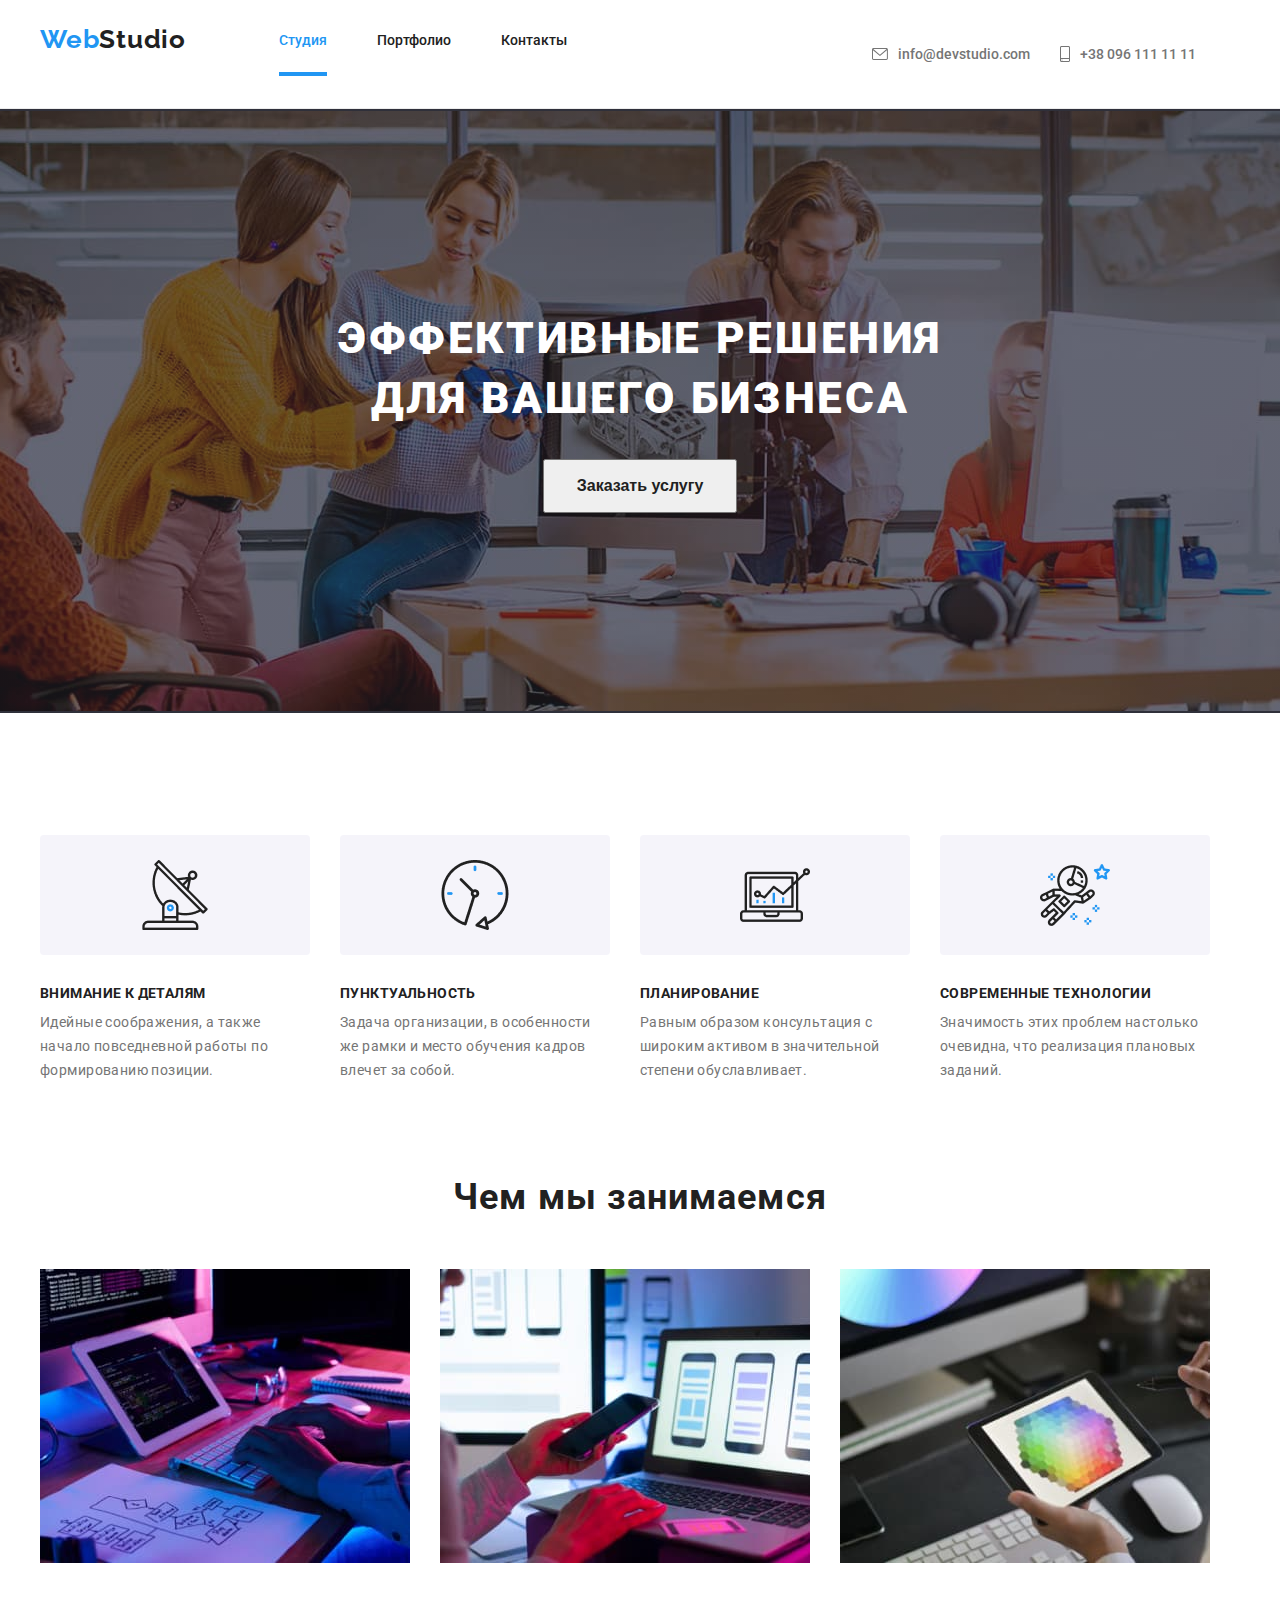
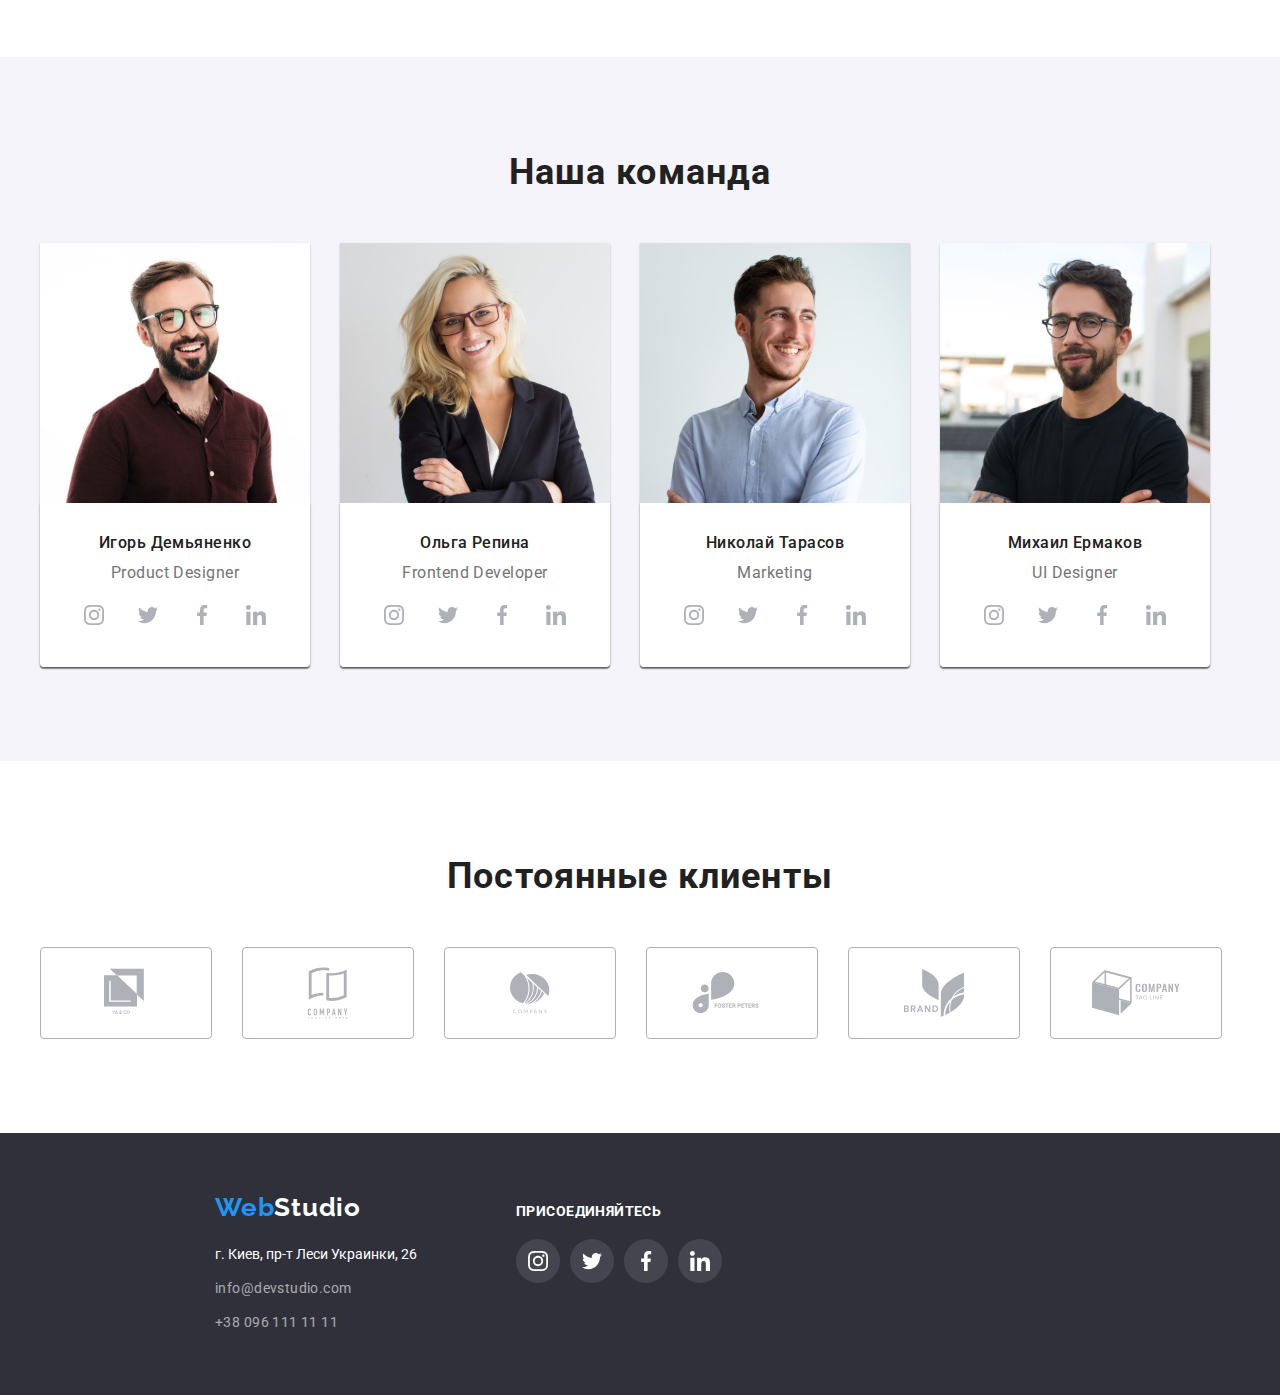
==== index.html @ 4376c0c8 "submit3" ====
<!DOCTYPE html>
<html lang="en-ru">
<head>
    <meta charset="UTF-8">
    <meta name="viewport" content="width=device-width, initial-scale=1.0">
    <meta http-equiv="X-UA-Compatible" content="IE=Edge">
    <title>main</title>
    <link rel="stylesheet" href="https://cdnjs.cloudflare.com/ajax/libs/modern-normalize/1.0.0/modern-normalize.min.css"
        integrity="sha512-ISS7cAi1PEhQ8jnbJpJZMd29NlhNj4AWYyLOSp2CE/CsHxTCu+r+t0D2yoJudVrd0/8fTVPUVDzY5Tvli75u/g=="
        crossorigin="anonymous"/>
    <link rel="preconnect" href="https://fonts.gstatic.com">
    <link href="https://fonts.googleapis.com/css2?family=Raleway:wght@500;700&family=Roboto:wght@400;500;700;900&display=swap"
        rel="stylesheet">
    <link rel="stylesheet" href="./css/styles.css" />
</head>
    <body>
        <header class="header">
            <div class="container">
                <!-- header nav menu -->
                <nav class="nav-list">
                    <a class="logo-top link-effects" href="./index.html">
                        <span class="web">Web</span>Studio
                    </a>
                    <ul class="navigation">
                        <li class="nav-list">
                            <a class="nav-link nav-link-current link-effects" href="./index.html">Студия
                            </a>
                        </li>
                        <li class="nav-list">
                            <a class="nav-link link-effects" href="./portfolio.html">Портфолио
                            </a>
                        </li>
                        <li class="nav-list">
                            <a class="nav-link link-effects" href="#">Контакты
                            </a>
                        </li>
                    </ul>
                </nav>
                <!--menu nav end-->
                <!-- header contacts -->
                <ul class="contacts">
                    <li class="contact-list">
                        <a class="contact-link link-effects" href="mailto:info@devstudio.com">
                            <svg class="contact-list-icon" width="16" height="12">
                                <use href="./images/sprite.svg#mail"></use>
                            </svg>
                            info@devstudio.com
                        </a>
                    </li>
                    <li class="contact-list">
                        <a class="contact-link link-effects" href="tel:+380961111111">
                            <svg class="contact-list-icon" width="10" height="16">
                                <use href="./images/sprite.svg#smartphone"></use>
                            </svg>
                            +38 096 111 11 11
                        </a>
                    </li>
                </ul>
            </div>
            <!-- header contacts end -->
        </header>
        <main>
            <!-- section hero -->
            <section class="section-hero">
                <div class="container">
                    <h1 class="main-description"> Эффективные решения 
                        <br>для вашего бизнеса<br>
                    </h1>
                    <button class="order-service" type="button">Заказать услугу</button>
                </div>
                </section>
                <!-- section hero end -->
                <!-- section features -->
                <section class="section-features">
                    <div class="container">
                        <h2 class="features-title">Особенности</h2>
                        <ul class="features">
                            <li class="details">
                                <h3 class="details-items icon-antenna">Внимание к деталям</h3>
                                <p class="details-description">Идейные соображения, а также
                                    начало повседневной работы по формированию позиции.
                                </p>
                            </li>
                            <li class="details">
                                <h3 class="details-items icon-clock">Пунктуальность</h3>
                                <p class="details-description">Задача организации, в особенности
                                же рамки и место обучения кадров
                                влечет за собой.
                                </p>
                            </li>
                            <li class="details">
                                <h3 class="details-items icon-diagram">Планирование</h3>
                                <p class="details-description">Равным образом консультация с
                                широким активом в значительной
                                степени обуславливает.
                                </p>
                            </li>
                            <li class="details">
                                <h3 class="details-items icon-astronaut">Современные технологии</h3>
                                <p class="details-description">Значимость этих проблем настолько
                                очевидна, что реализация плановых
                                заданий.
                                </p>
                            </li>
                        </ul>
                    </div>
                </section>
                <!-- section features end -->
                <!-- section what we do -->
                <section class="section-what-we-do">
                    <div class="container">
                        <h2 class="what-we-do-title">Чем мы занимаемся</h2>
                        <ul class="what-we-do">
                            <li class="what-we-do-items">
                                <img src="./images/whatwedo/img1(opt).jpg" alt="Составление кода" height="294" width="370"/>
                            </li>
                            <li class="what-we-do-items"> <img src="./images/whatwedo/img2(opt).jpg" alt="Мобильные приложения"
                                height="294" width="370"/>
                            </li>
                            <li>
                                <img src="./images/whatwedo//img3(opt).jpg" alt="Java" height="294" width="370"/>
                            </li>
                        </ul>
                    </div>
                </section>
                <!-- section what we do -->
                <!-- section team -->
                <section class="team-section">
                    <div class="container">
                    <h2 class="team-title">Наша команда</h2>
                    <ul class="team">
                        <li class="team-members">
                            <img src="./images/team/ihor(opt).jpg" alt="Игорь Демьяненко" height="260" width="270"/>
                            <div class="team-member-data">
                                <h3 class="team-member">Игорь Демьяненко</h3>
                                <p class="team-member-position">Product Designer</p>
                                <ul class="social-links">
                                    <li class="social">
                                        <a class="social-link" href="#">
                                            <svg width="20" height="20px">
                                                <use href="./images/sprite.svg#instagram"></use>
                                            </svg>
                                        </a>
                                    </li>
                                    <li class="social">
                                        <a class="social-link" href="3">
                                            <svg width="20" height="20px">
                                                <use href="./images/sprite.svg#twitter"></use>
                                            </svg>
                                        </a>
                                    </li>
                                    <li class="social">
                                        <a class="social-link" href="#">
                                            <svg width="20" height="20px">
                                                <use href="./images/sprite.svg#facebook"></use>
                                            </svg>
                                        </a>
                                    </li>
                                    <li class="social">
                                        <a class="social-link" href="#">
                                            <svg width="20" height="20px">
                                                <use href="./images/sprite.svg#linkedin"></use>
                                            </svg>
                                        </a>
                                    </li>
                            </div>
                        </li>
                        <li class="team-members">
                            <img src="./images/team/olha(opt).jpg" alt="Ольга Репина" height="260" width="270"/>
                            <div class="team-member-data">
                                <h3 class="team-member">Ольга Репина</h3>
                                <p class="team-member-position">Frontend Developer</p>
                                <ul class="social-links">
                                    <li class="social">
                                        <a class="social-link" href="#">
                                            <svg width="20" height="20px">
                                                <use href="./images/sprite.svg#instagram"></use>
                                            </svg>
                                        </a>
                                    </li>
                                    <li class="social">
                                        <a class="social-link" href="#">
                                            <svg width="20" height="20px">
                                                <use href="./images/sprite.svg#twitter"></use>
                                            </svg>
                                        </a>
                                    </li>
                                    <li class="social">
                                        <a class="social-link" href="#">
                                            <svg width="20" height="20px">
                                                <use href="./images/sprite.svg#facebook"></use>
                                            </svg>
                                        </a>
                                    </li>
                                    <li class="social">
                                        <a class="social-link" href="#">
                                            <svg width="20" height="20px">
                                                <use href="./images/sprite.svg#linkedin"></use>
                                            </svg>
                                        </a>
                                    </li>
                            </div>
                        </li>
                        <li class="team-members">
                            <img src="./images/team/nikolai(opt).jpg" alt="Николай Тарасов" height="260" width="270"/>
                            <div class="team-member-data">
                                <h3 class="team-member">Николай Тарасов</h3>
                                <p class="team-member-position">Marketing</p>
                                <ul class="social-links">
                                    <li class="social">
                                        <a class="social-link" href="#">
                                            <svg width="20" height="20px">
                                                <use href="./images/sprite.svg#instagram"></use>
                                            </svg>
                                        </a>
                                    </li>
                                    <li class="social">
                                        <a class="social-link" href="#">
                                            <svg width="20" height="20px">
                                                <use href="./images/sprite.svg#twitter"></use>
                                            </svg>
                                        </a>
                                    </li>
                                    <li class="social">
                                        <a class="social-link" href="#">
                                            <svg width="20" height="20px">
                                                <use href="./images/sprite.svg#facebook"></use>
                                            </svg>
                                        </a>
                                    </li>
                                    <li class="social">
                                        <a class="social-link" href="#">
                                            <svg width="20" height="20px">
                                                <use href="./images/sprite.svg#linkedin"></use>
                                            </svg>
                                        </a>
                                    </li>
                            </div>
                        </li>
                        <li class="team-members">
                            <img src="./images/team/misha(opt).jpg" alt="Михаил Ермаков" height="260" width="270"/>
                            <div class="team-member-data">
                                <h3 class="team-member">Михаил Ермаков</h3>
                                <p class="team-member-position">UI Designer</p>
                                <ul class="social-links">
                                    <li class="social">
                                        <a class="social-link" href="#">
                                           <svg width="20" height="20">
                                               <use href="./images/sprite.svg#instagram"></use>
                                           </svg> 
                                        </a>
                                    </li>
                                    <li class="social">
                                        <a class="social-link" href="#">
                                            <svg  width="20" height="20">
                                                <use href="./images/sprite.svg#twitter"></use>
                                            </svg>
                                        </a>
                                    </li>
                                    <li class="social">
                                        <a class="social-link" href="#">
                                            <svg width="20" height="20">
                                                <use href="./images/sprite.svg#facebook"></use>
                                            </svg>
                                        </a>
                                    </li>
                                    <li class="social">
                                        <a class="social-link" href="#">
                                            <svg width="20" height="20">
                                                <use href="./images/sprite.svg#linkedin"></use>
                                            </svg>
                                        </a>
                                    </li>
                                </div>
                            </li>
                        </ul>
                    </div>
                </section>
                <!-- section team end -->
                <!-- section clients -->
                <section class="clients-section">
                    <div class="container">
                        <h2 class="clients-title">Постоянные клиенты</h2>
                        <ul class="clients-list">
                            <li class="client-list-item">
                                <a class="clients-link" href="#">
                                    <svg class="clients-item" width="44" height="50">
                                        <use href="./images/sprite.svg#logo1"></use>
                                    </svg>
                                </a>
                            </li>
                            <li class="client-list-item">
                                <a class="clients-link" href="#">
                                    <svg class="clients-item" width="40" height="52">
                                        <use href="./images/sprite.svg#logo2"></use>
                                    </svg>
                                </a>
                            </li>
                            <li class="client-list-item">
                                <a class="clients-link" href="#">
                                    <svg class="clients-item" width="40" height="42">
                                        <use href="./images/sprite.svg#logo3"></use>
                                    </svg>
                                </a>
                            </li>
                            <li class="client-list-item">
                                <a class="clients-link" href="#">
                                    <svg class="clients-item" width="80" height="42">
                                        <use href="./images/sprite.svg#logo4"></use>
                                    </svg>
                                </a>
                            </li>
                            <li class="client-list-item">
                                <a class="clients-link" href="#">
                                    <svg class="clients-item" width="60" height="48">
                                        <use href="./images/sprite.svg#logo5"></use>
                                    </svg>
                                </a>
                            </li>
                            <li class="client-list-item">
                                <a class="clients-link" href="#">
                                    <svg class="clients-item" width="88" height="46">
                                        <use href="./images/sprite.svg#logo6"></use>
                                    </svg>
                                </a>
                            </li>
                        </div>
                    </section>
                    <!-- section clients end -->
                    <!-- section team end -->
                </main>
            <!-- footer -->
            <footer class="footer">
                <div class="footer-container">
                    <a class="logo-footer link-effects" href="./index.html">
                        <span class="web">Web</span>Studio</a>
                        <address class="footer-address">
                            <ul>
                                <li class="city-address"> г. Киев, пр-т Леси Украинки, 26
                                </li>
                                <li class="footer-mail">
                                    <a class="footer-mail-link link-effects" href="mailto:info@devstudio.com">info@devstudio.com</a>
                                </li>
                                <li>
                                    <a class="footer-tel-link link-effects" href="tel:+380961111111">+38 096 111 11 11</a>
                                </li>
                            </ul>
                        </address>
                    </div>
                    <div class="join">
                        <h2 class="join-links-title">Присоединяйтесь</h2>
                        <ul class="footer-social-links">
                            <li class="social">
                                <a class="footer-social-link" href="#">
                                    <svg width="20" height="20px">
                                        <use href="./images/sprite.svg#instagram"></use>
                                    </svg>
                                </a>
                            </li>
                            <li class="social">
                                <a class="footer-social-link" href="#">
                                    <svg width="20" height="20px">
                                        <use href="./images/sprite.svg#twitter"></use>
                                    </svg>
                                </a>
                        </li>
                        <li class="social">
                            <a class="footer-social-link" href="#">
                                <svg width="20" height="20px">
                                    <use href="./images/sprite.svg#facebook"></use>
                                </svg>
                            </a>
                        </li>
                        <li class="social">
                            <a class="footer-social-link" href="#">
                                <svg width="20" height="20px">
                                    <use href="./images/sprite.svg#linkedin"></use>
                                </svg>
                            </a>
                        </li>
                    </ul>
                </div>
            </footer>
        <!-- footer End -->
    </body>
    </html>
---- css/styles.css ----
:root {
  --title-text-color: #212121;
  --secondary-text-color: #757575;
  --common-lite-color: #ffffff;
  --accent-color: #2196f3;
}
* {
  margin: 0px;
  padding: 0px;
  /* outline: 1px solid red; */
}
body {
  font-family: Roboto, sans-serif;
  font-style: normal;
  font-weight: normal;
  background: var(--common-lite-color);
}
ul {
  list-style: none;
}
img {
  display: block;
}
.link-effects {
  text-decoration: none;
  display: block;
  margin: 0px;
  padding: 0px;
}
.header {
  border-bottom: 1px solid rgba(236, 236, 236, 1);
}
.header .container {
  display: flex;
}
.container {
  width: 1200px;
  padding: 0px 15px;
  margin: 0 auto;
  align-items: center;
}
/* header nav menu */
.nav-list {
  display: flex;
}
.logo-top {
  padding-top: 24px;
  padding-bottom: 24px;
  font-family: Raleway, sans-serif;
  font-weight: 700;
  font-size: 26px;
  line-height: 1.192;
  letter-spacing: 0.03em;
  color: var(--title-text-color);
}
.web {
  color: var(--accent-color);
}
.navigation {
  margin-left: 93px;
  display: flex;
  font-weight: 500;
}
.nav-list:not(:first-child) {
  margin-left: 50px;
}
.nav-list {
  display: flex;
}
.nav-link {
  padding: 32px 0px;
  font-weight: inherit;
  font-size: 14px;
  line-height: 1.142;
  color: var(--title-text-color);
}
.nav-link-current {
  color: var(--accent-color);
}
.nav-link:hover,
.nav-link:focus {
  color: var(--accent-color);
}
.nav-link-current::after {
  box-sizing: border-box;
  margin-top: 24px;
  content: "";
  width: 48px;
  height: 4px;
  flex-shrink: 0;
  display: block;
  background-color: var(--accent-color);
}
/* header nav menu end */

/* header contacts */
.contacts {
  margin-left: 305px;
  display: flex;
}
.contact-link {
  padding: 32px 0px;
  font-weight: 500;
  font-size: 14px;
  line-height: 1.142;
  display: flex;
  align-items: center;
  color: var(--secondary-text-color);
}
.contact-list {
  display: flex;
  align-items: center;
  color: var(--secondary-text-color);
}
.contact-list-icon {
  margin-right: 10px;
  fill: currentColor;
}
.contact-link:hover,
.contact-link:focus {
  color: var(--accent-color);
  cursor: pointer;
}
.contact-list:not(:first-child) {
  margin-left: 30px;
}
/* header contacts */

/* section hero */
.section-hero {
  margin-left: auto;
  margin-right: auto;
  padding: 200px 0px;
  max-width: 1600px;
  background: #2f303a;
  box-sizing: border-box;
  display: block;
  text-align: center;
  background-color: #2f303a;
  background-image: linear-gradient(
      rgba(47, 48, 58, 0.4),
      rgba(47, 48, 58, 0.4)
    ),
    url(../images/hero/Img.jpg);
  background-repeat: no-repeat;
  background-position: center;
}
.main-description {
  margin-bottom: 30px;
  font-weight: 900;
  font-size: 44px;
  line-height: 1.363;
  text-align: center;
  letter-spacing: 0.06em;
  text-transform: uppercase;
  color: var(--common-lite-color);
}
.order-service {
  margin-left: auto;
  margin-right: auto;
  padding: 10px 32px;
  font-weight: 700;
  font-size: 16px;
  line-height: 1.875;
  display: inline-block;
  color: var(--common-lite-color);
  color: var(--title-text-color);
  cursor: pointer;
}
.order-service:focus,
.order-service:hover {
  background: var(--accent-color);
  color: var(--common-lite-color);
  box-shadow: 0px 4px 4px rgba(61, 11, 11, 0.15);
}
/* section hero end */

/* section features */
.section-features {
  padding: 94px 0;
}
.features-icon {
  margin-bottom: 30px;
  display: flex;
  justify-content: center;
  align-items: center;
  background-color: #f5f4fa;
  border-radius: 4px;
}
.features-title {
  text-align: center;
  visibility: hidden;
}
.features {
  display: flex;
  flex-direction: row;
  font-size: 14px;
  line-height: 1.714;
  color: var(--common-lite-color);
}
.details:last-child {
  margin-right: 0;
}
.details {
  margin-right: 30px;
  width: 270px;
  letter-spacing: 0.03em;
  color: var(--secondary-text-color);
}
.details-items {
  max-width: 270px;
  font-style: normal;
  font-weight: 700;
  font-size: 14px;
  line-height: 1.142;
  letter-spacing: 0.03em;
  text-transform: uppercase;
  color: var(--title-text-color);
}
.details-items::before {
  margin-bottom: 30px;
  height: 120px;
  display: block;
  content: "";
  background-repeat: no-repeat;
  background-position: center;
  background-color: #f5f4fa;
  border-radius: 4px;
}
.icon-antenna::before {
  background-image: url(../images/features/antenna.png);
}
.icon-clock::before {
  background-image: url(../images/features/clock.png);
}
.icon-diagram::before {
  background-image: url(../images/features/diagram.png);
}
.icon-astronaut::before {
  background-image: url(../images/features/astronaut.png);
}
.details-description {
  margin-top: 10px;
  width: 270px;
}
/* section features end */

/* section what we do */
.section-what-we-do {
  padding-bottom: 94px;
}
.what-we-do-container {
  margin-left: auto;
  margin-right: auto;
  padding: 0px 15px;
  width: 1200px;
}
.what-we-do-title {
  margin-bottom: 50px;
  font-weight: 700;
  font-size: 36px;
  line-height: 1.166;
  letter-spacing: 0.03em;
  text-align: center;
  color: var(--title-text-color);
}
.what-we-do {
  display: flex;
  text-align: center;
}
.what-we-do-items {
  margin-right: 30px;
}
/* section what we do end */

/* section team */
.team-section {
  padding: 94px 0;
  margin-right: auto;
  margin-left: auto;
  max-width: 1600px;
  background-color: #f5f4fa;
}
.team-title {
  margin-bottom: 50px;
  font-weight: 700;
  font-size: 36px;
  letter-spacing: 0.03em;
  text-align: center;
  color: var(--title-text-color);
}
.team {
  display: flex;
  flex-wrap: nowrap;
  font-size: 16px;
  line-height: 1.25;
  text-align: center;
}
.team-members {
  border-radius: 0px 0px 4px 4px;
  box-shadow: 0px 1px 3px rgba(0, 0, 0, 0.12), 0px 1px 1px rgba(0, 0, 0, 0.14),
    0px 2px 1px rgba(0, 0, 0, 0.2);
  color: var(--title-text-color);
}
.team-members:not(:last-child) {
  margin-right: 30px;
}
.team-member-data {
  padding: 30px 32px;
  flex-basis: calc(100% / 3 - 20px);
  border-radius: 0px 0px 4px 4px;
  box-shadow: 0px 1px 3px rgba(0, 0, 0, 0.12), 0px 1px 1px rgba(0, 0, 0, 0.14),
    0px 2px 1px rgba(0, 0, 0, 0.2);
  background-color: var(--common-lite-color);
}
.team-member {
  font-weight: 500;
  font-size: 16px;
  line-height: 1.25;
  letter-spacing: 0.03em;
  color: var(--title-text-color);
}
.team-member-position {
  margin-top: 10px;
  text-align: center;
  letter-spacing: 0.03em;
  color: var(--secondary-text-color);
}
/* social links for team members */
.social-links {
  display: flex;
  justify-content: center;
  margin-top: 10px;
}
.social:not(:first-child) {
  margin-left: 10px;
}
.social-link {
  display: flex;
  justify-content: center;
  align-items: center;
  width: 44px;
  height: 44px;
  border-radius: 4px;
  fill: #afb1b8;
}
.social-link:hover {
  border-radius: 50%;
  fill: #ffffff;
  background-color: var(--accent-color);
}
/* social links for team members end */
/* section team end */

/* section clients  */
.clients-section {
  padding: 94px 0;
}
.clients-title {
  margin-bottom: 50px;
  font-size: 36px;
  line-height: 42px;
  text-align: center;
  letter-spacing: 0.03em;
  color: #212121;
}
.clients-list {
  display: flex;
}
.client-list-item:not(:last-child) {
  margin-right: 30px;
}
.clients-link {
  width: 170px;
  height: 90px;
  display: flex;
  justify-content: center;
  align-items: center;
  text-align: center;
  fill: #afb1b8;
  border: 1px solid #afb1b8;
  border-radius: 4px;
}
.clients-link:hover {
  border: 1px solid #2196f3;
  fill: #2196f3;
}
.clients-item {
  display: block;
  align-content: center;
}

/* section clients end */

/* footer */
.footer {
  margin-left: auto;
  margin-right: auto;
  padding: 60px 0px;
  max-width: 1600px;
  display: flex;
  align-items: baseline;
  background: #2f303a;
}
.footer-container {
  margin-left: 215px;
  min-width: 230px;
}
.logo-footer {
  width: 146px;
  font-family: Raleway, sans-serif;
  font-weight: 700;
  font-size: 26px;
  line-height: 1.153;
  letter-spacing: 0.03em;
  color: var(--common-lite-color);
}
.footer-address {
  padding-top: 20px;
  width: 231px;
  line-height: 1.714;
  font-size: 14px;
  font-style: inherit;
  color: var(--common-lite-color);
}
.footer-mail,
.city-address {
  margin-bottom: 10px;
}
.footer-tel-link,
.footer-mail-link {
  font-size: inherit;
  line-height: inherit;
  letter-spacing: 0.03em;
  color: rgba(255, 255, 255, 0.6);
}
.footer-tel-link:hover,
.footer-mail-link:hover {
  color: var(--accent-color);
}
.join {
  margin-left: 70px;
  min-width: 206px;
  min-height: 80px;
}
.join-links-title {
  margin-bottom: 20px;
  font-weight: bold;
  font-size: 14px;
  line-height: 1.143;
  letter-spacing: 0.03em;
  text-transform: uppercase;
  color: #ffffff;
}
.footer-social-links {
  margin: 0;
  padding: 0;
  display: flex;
}
.footer-social-link {
  width: 44px;
  height: 44px;
  display: flex;
  justify-content: center;
  align-items: center;
  border-radius: 50%;
  background-color: rgba(255, 255, 255, 0.1);
  fill: var(--common-lite-color);
}
.footer-social-link:hover,
.footer-social-link:focus {
  border-radius: 50%;
  background-color: var(--accent-color);
}
/* footer end */

/* section portfolio */
.section-portfolio {
  padding: 94px 0px;
}
.filters {
  margin-bottom: 44px;
  margin-left: 280px;
  width: 612px;
  display: flex;
}
.filter-item button {
  padding: 6px 22px;
  font-weight: 500;
  font-size: 16px;
  line-height: 1.625;
  text-align: center;
  letter-spacing: 0.03em;
  border-radius: 4px;
  color: var(--title-text-color);
  background: #f5f4fa;
  border: none;
  cursor: pointer;
}
.filter-item:not(:last-child) {
  margin-right: 8px;
}
.filter-item:focus button,
.filter-item:hover button {
  border: none;
  background: var(--accent-color);
  color: var(--common-lite-color);
  box-shadow: 0px 3px 1px rgba(0, 0, 0, 0.1), 0px 1px 2px rgba(0, 0, 0, 0.08),
    0px 2px 2px rgba(0, 0, 0, 0.12);
  border-radius: 4px;
}
.projects {
  width: 1200px;
  display: flex;
  flex-wrap: wrap;
  text-align: center;
}
.project-list {
  margin-bottom: 30px;
  margin-left: 30px;
  box-sizing: border-box;
  text-align: left;
  background: var(--common-lite-color);
  border: 1px solid #eeeeee;
}
.project-anim {
  position: relative;
}
.project-anim-text {
  position: absolute;
  width: 322px;
  height: 168px;
  top: 50%;
  left: 50%;
  font-size: 18px;
  line-height: 28px;
  letter-spacing: 0.03em;
  transform: translate(-50%, -50%);
  color: #ffffff;
  opacity: 0;
}
.project-anim::before {
  position: absolute;
  content: "";
  width: 100%;
  height: 100%;
}
.project-anim:hover::before {
  background-color: var(--accent-color);
  opacity: 0.8;
  transition: 1s;
}
.project-anim:hover .project-anim-text {
  opacity: 1;
  color: #ffffff;
  transition: 1s;
}
.project-list:focus,
.project-list:hover {
  box-shadow: 0px 1px 1px rgba(0, 0, 0, 0.12), 0px 4px 4px rgba(0, 0, 0, 0.06),
    1px 4px 6px rgba(0, 0, 0, 0.16);
}
.project-list:nth-child(3n + 1) {
  margin-left: 0px;
}
.project-list:nth-child(n + 7) {
  margin-bottom: 0px;
}
.project-text {
  padding: 20px 24px;
}
.project-title {
  margin-bottom: 4px;
  width: 322px;
  font-weight: 700;
  font-size: 18px;
  line-height: 2;
  letter-spacing: 0.06em;
  color: var(--title-text-color);
}
.project-description {
  width: 322px;
  font-size: 16px;
  line-height: 1.875;
  letter-spacing: 0.03em;
  color: var(--secondary-text-color);
}
/* section portfolio end*/
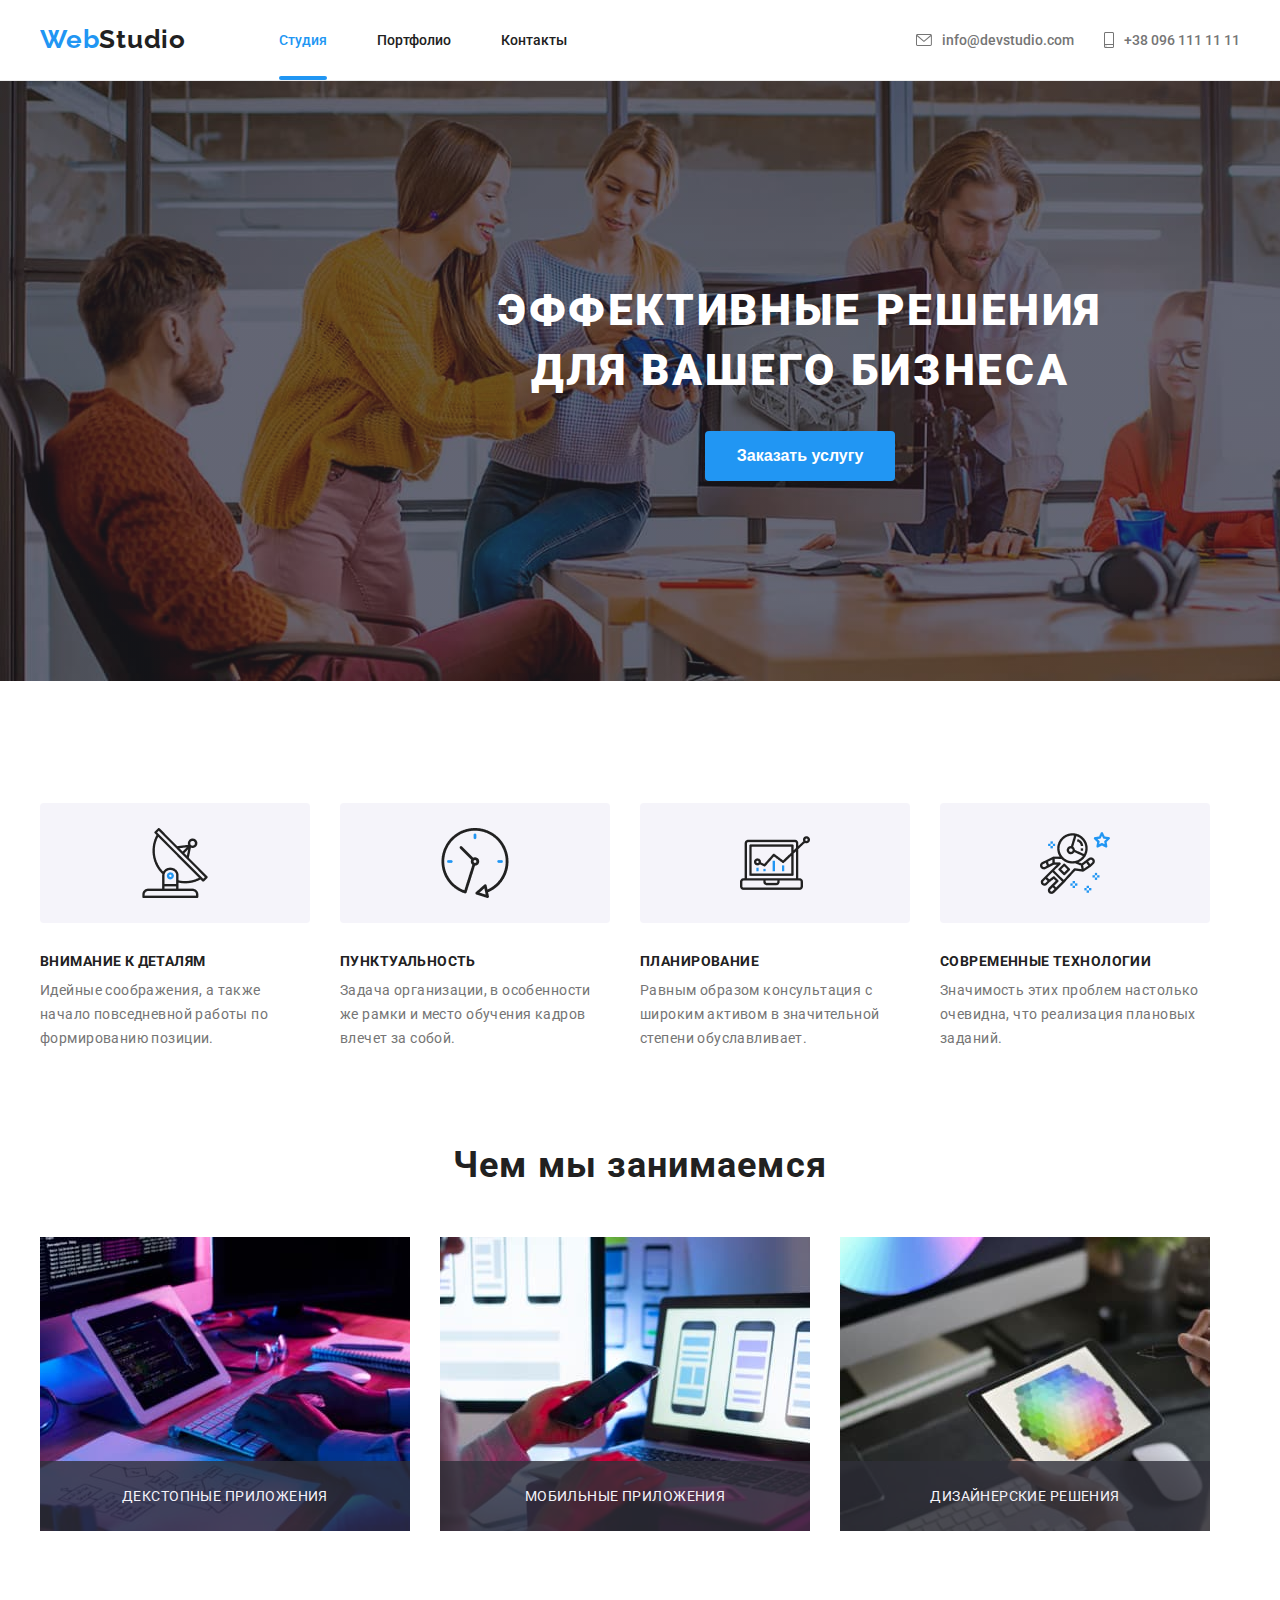
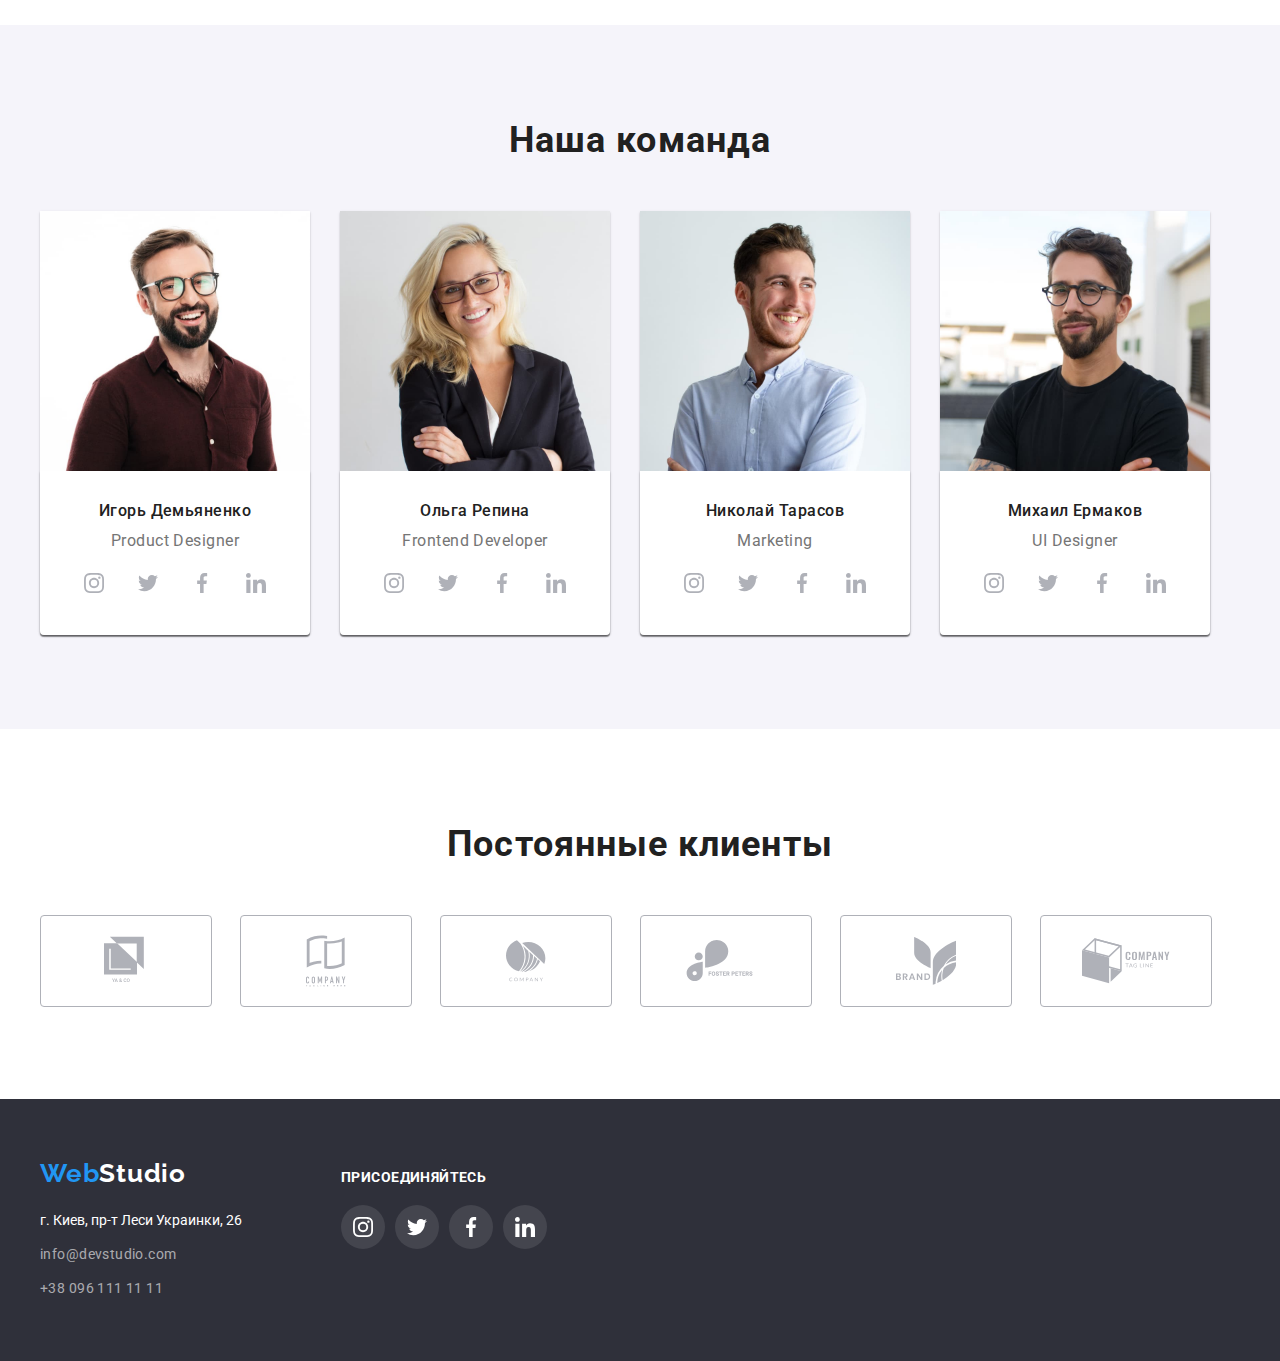
==== commit 97a596f2: "ready-for-inspection" ====
--- a/index.html
+++ b/index.html
@@ -1,5 +1,6 @@
 <!DOCTYPE html>
-<html lang="en-ru">
+<html lang="en">
+
 <head>
     <meta charset="UTF-8">
     <meta name="viewport" content="width=device-width, initial-scale=1.0">
@@ -7,382 +8,416 @@
     <title>main</title>
     <link rel="stylesheet" href="https://cdnjs.cloudflare.com/ajax/libs/modern-normalize/1.0.0/modern-normalize.min.css"
         integrity="sha512-ISS7cAi1PEhQ8jnbJpJZMd29NlhNj4AWYyLOSp2CE/CsHxTCu+r+t0D2yoJudVrd0/8fTVPUVDzY5Tvli75u/g=="
-        crossorigin="anonymous"/>
+        crossorigin="anonymous" />
     <link rel="preconnect" href="https://fonts.gstatic.com">
-    <link href="https://fonts.googleapis.com/css2?family=Raleway:wght@500;700&family=Roboto:wght@400;500;700;900&display=swap"
+    <link
+        href="https://fonts.googleapis.com/css2?family=Raleway:wght@500;700&family=Roboto:wght@400;500;700;900&display=swap"
         rel="stylesheet">
     <link rel="stylesheet" href="./css/styles.css" />
 </head>
-    <body>
-        <header class="header">
+
+<body>
+    <header class="header">
+        <div class="container">
+            <!-- header nav menu -->
+            <nav class="nav-list">
+                <a class="logo-top link-effects" href="./index.html">
+                    <span class="web">Web</span>Studio
+                </a>
+                <ul class="navigation">
+                    <li class="nav-list">
+                        <a class="nav-link nav-link-current link-effects" href="./index.html">Студия
+                        </a>
+                    </li>
+                    <li class="nav-list">
+                        <a class="nav-link link-effects" href="./portfolio.html">Портфолио
+                        </a>
+                    </li>
+                    <li class="nav-list">
+                        <a class="nav-link link-effects" href="#">Контакты
+                        </a>
+                    </li>
+                </ul>
+            </nav>
+            <!--menu nav end-->
+            <!-- header contacts -->
+            <ul class="contacts">
+                <li class="contact-list">
+                    <a class="contact-link link-effects" href="mailto:info@devstudio.com">
+                        <svg class="contact-list-icon" width="16" height="12">
+                            <use href="./images/sprite.svg#mail"></use>
+                        </svg>
+                        info@devstudio.com
+                    </a>
+                </li>
+                <li class="contact-list">
+                    <a class="contact-link link-effects" href="tel:+380961111111">
+                        <svg class="contact-list-icon" width="10" height="16">
+                            <use href="./images/sprite.svg#smartphone"></use>
+                        </svg>
+                        +38 096 111 11 11
+                    </a>
+                </li>
+            </ul>
+        </div>
+        <!-- header contacts end -->
+    </header>
+    <main>
+        <!-- section hero -->
+        <section class="section-hero">
             <div class="container">
-                <!-- header nav menu -->
-                <nav class="nav-list">
-                    <a class="logo-top link-effects" href="./index.html">
-                        <span class="web">Web</span>Studio
-                    </a>
-                    <ul class="navigation">
-                        <li class="nav-list">
-                            <a class="nav-link nav-link-current link-effects" href="./index.html">Студия
-                            </a>
+                <h1 class="main-description"> Эффективные решения
+                    <br>для вашего бизнеса<br>
+                </h1>
+                <button class="order-service" type="button" data-modal-open>Заказать услугу</button>
+            </div>
+        </section>
+        <!-- section hero end -->
+        <!-- section features -->
+        <section class="section-features">
+            <div class="container">
+                <h2 class="features-title">Особенности</h2>
+                <ul class="features">
+                    <li class="details">
+                        <h3 class="details-items icon-antenna">Внимание к деталям</h3>
+                        <p class="details-description">Идейные соображения, а также
+                            начало повседневной работы по формированию позиции.
+                        </p>
+                    </li>
+                    <li class="details">
+                        <h3 class="details-items icon-clock">Пунктуальность</h3>
+                        <p class="details-description">Задача организации, в особенности
+                            же рамки и место обучения кадров
+                            влечет за собой.
+                        </p>
+                    </li>
+                    <li class="details">
+                        <h3 class="details-items icon-diagram">Планирование</h3>
+                        <p class="details-description">Равным образом консультация с
+                            широким активом в значительной
+                            степени обуславливает.
+                        </p>
+                    </li>
+                    <li class="details">
+                        <h3 class="details-items icon-astronaut">Современные технологии</h3>
+                        <p class="details-description">Значимость этих проблем настолько
+                            очевидна, что реализация плановых
+                            заданий.
+                        </p>
+                    </li>
+                </ul>
+            </div>
+        </section>
+        <!-- section features end -->
+        <!-- section what we do -->
+        <section class="section-what-we-do">
+            <div class="container">
+                <h2 class="what-we-do-title">Чем мы занимаемся</h2>
+                <ul class="what-we-do">
+                    <li class="what-we-do-items">
+                        <div class="what-we-do-img">
+                            <img src="./images/whatwedo/img1(opt).jpg" alt="Декстопные приложения" height="294" width="370" />
+                            <div class="what-we-do-discr">
+                                <p>Декстопные приложения</p>
+                            </div>
+                        </div>
+                    </li>
+                    <li class="what-we-do-items">
+                        <div class="what-we-do-img">
+                            <img src="./images/whatwedo/img2(opt).jpg" alt="Мобильные приложения" height="294" width="370" />
+                            <div class="what-we-do-discr">
+                                <p>Мобильные приложения</p>
+                            </div>
+                        </div>
+                    </li>
+                    <li>
+                        <div class="what-we-do-img">
+                            <img src="./images/whatwedo//img3(opt).jpg" alt="Java" height="294" width="370" />
+                            <div class="what-we-do-discr">
+                                <p>Дизайнерские решения</p>
+                            </div>
+                        </div>
+                    </li>
+                </ul>
+            </div>
+        </section>
+        <!-- section what we do -->
+        <!-- section team -->
+        <section class="team-section">
+            <div class="container">
+                <h2 class="team-title">Наша команда</h2>
+                <ul class="team">
+                    <li class="team-members">
+                        <img src="./images/team/ihor(opt).jpg" alt="Игорь Демьяненко" height="260" width="270" />
+                        <div class="team-member-data">
+                            <h3 class="team-member">Игорь Демьяненко</h3>
+                            <p class="team-member-position">Product Designer</p>
+                            <ul class="social-links">
+                                <li class="social">
+                                    <a class="social-link" href="#">
+                                        <svg width="20" height="20">
+                                            <use href="./images/sprite.svg#instagram"></use>
+                                        </svg>
+                                    </a>
+                                </li>
+                                <li class="social">
+                                    <a class="social-link" href="3">
+                                        <svg width="20" height="20">
+                                            <use href="./images/sprite.svg#twitter"></use>
+                                        </svg>
+                                    </a>
+                                </li>
+                                <li class="social">
+                                    <a class="social-link" href="#">
+                                        <svg width="20" height="20">
+                                            <use href="./images/sprite.svg#facebook"></use>
+                                        </svg>
+                                    </a>
+                                </li>
+                                <li class="social">
+                                    <a class="social-link" href="#">
+                                        <svg width="20" height="20">
+                                            <use href="./images/sprite.svg#linkedin"></use>
+                                        </svg>
+                                    </a>
+                                </li>
+                            </ul>
+                        </div>
+                    </li>
+                    <li class="team-members">
+                        <img src="./images/team/olha(opt).jpg" alt="Ольга Репина" height="260" width="270" />
+                        <div class="team-member-data">
+                            <h3 class="team-member">Ольга Репина</h3>
+                            <p class="team-member-position">Frontend Developer</p>
+                            <ul class="social-links">
+                                <li class="social">
+                                    <a class="social-link" href="#">
+                                        <svg width="20" height="20">
+                                            <use href="./images/sprite.svg#instagram"></use>
+                                        </svg>
+                                    </a>
+                                </li>
+                                <li class="social">
+                                    <a class="social-link" href="#">
+                                        <svg width="20" height="20">
+                                            <use href="./images/sprite.svg#twitter"></use>
+                                        </svg>
+                                    </a>
+                                </li>
+                                <li class="social">
+                                    <a class="social-link" href="#">
+                                        <svg width="20" height="20">
+                                            <use href="./images/sprite.svg#facebook"></use>
+                                        </svg>
+                                    </a>
+                                </li>
+                                <li class="social">
+                                    <a class="social-link" href="#">
+                                        <svg width="20" height="20">
+                                            <use href="./images/sprite.svg#linkedin"></use>
+                                        </svg>
+                                    </a>
+                                </li>
+                            </ul>
+                        </div>
+                    </li>
+                    <li class="team-members">
+                        <img src="./images/team/nikolai(opt).jpg" alt="Николай Тарасов" height="260" width="270" />
+                        <div class="team-member-data">
+                            <h3 class="team-member">Николай Тарасов</h3>
+                            <p class="team-member-position">Marketing</p>
+                            <ul class="social-links">
+                                <li class="social">
+                                    <a class="social-link" href="#">
+                                        <svg width="20" height="20">
+                                            <use href="./images/sprite.svg#instagram"></use>
+                                        </svg>
+                                    </a>
+                                </li>
+                                <li class="social">
+                                    <a class="social-link" href="#">
+                                        <svg width="20" height="20">
+                                            <use href="./images/sprite.svg#twitter"></use>
+                                        </svg>
+                                    </a>
+                                </li>
+                                <li class="social">
+                                    <a class="social-link" href="#">
+                                        <svg width="20" height="20">
+                                            <use href="./images/sprite.svg#facebook"></use>
+                                        </svg>
+                                    </a>
+                                </li>
+                                <li class="social">
+                                    <a class="social-link" href="#">
+                                        <svg width="20" height="20">
+                                            <use href="./images/sprite.svg#linkedin"></use>
+                                        </svg>
+                                    </a>
+                                </li>
+                            </ul>
+                        </div>
+                    </li>
+                    <li class="team-members">
+                        <img src="./images/team/misha(opt).jpg" alt="Михаил Ермаков" height="260" width="270" />
+                        <div class="team-member-data">
+                            <h3 class="team-member">Михаил Ермаков</h3>
+                            <p class="team-member-position">UI Designer</p>
+                            <ul class="social-links">
+                                <li class="social">
+                                    <a class="social-link" href="#">
+                                        <svg width="20" height="20">
+                                            <use href="./images/sprite.svg#instagram"></use>
+                                        </svg>
+                                    </a>
+                                </li>
+                                <li class="social">
+                                    <a class="social-link" href="#">
+                                        <svg width="20" height="20">
+                                            <use href="./images/sprite.svg#twitter"></use>
+                                        </svg>
+                                    </a>
+                                </li>
+                                <li class="social">
+                                    <a class="social-link" href="#">
+                                        <svg width="20" height="20">
+                                            <use href="./images/sprite.svg#facebook"></use>
+                                        </svg>
+                                    </a>
+                                </li>
+                                <li class="social">
+                                    <a class="social-link" href="#">
+                                        <svg width="20" height="20">
+                                            <use href="./images/sprite.svg#linkedin"></use>
+                                        </svg>
+                                    </a>
+                                </li>
+                            </ul>
+                        </div>
+                    </li>
+                </ul>
+            </div>
+        </section>
+        <!-- section team end -->
+        <!-- section clients -->
+        <section class="clients-section">
+            <div class="container">
+                <h2 class="clients-title">Постоянные клиенты</h2>
+                <ul class="clients-list">
+                    <li class="client-list-item">
+                        <a class="clients-link" href="#">
+                            <svg class="clients-item" width="44" height="50">
+                                <use href="./images/sprite.svg#logo1"></use>
+                            </svg>
+                        </a>
+                    </li>
+                    <li class="client-list-item">
+                        <a class="clients-link" href="#">
+                            <svg class="clients-item" width="40" height="52">
+                                <use href="./images/sprite.svg#logo2"></use>
+                            </svg>
+                        </a>
+                    </li>
+                    <li class="client-list-item">
+                        <a class="clients-link" href="#">
+                            <svg class="clients-item" width="40" height="42">
+                                <use href="./images/sprite.svg#logo3"></use>
+                            </svg>
+                        </a>
+                    </li>
+                    <li class="client-list-item">
+                        <a class="clients-link" href="#">
+                            <svg class="clients-item" width="80" height="42">
+                                <use href="./images/sprite.svg#logo4"></use>
+                            </svg>
+                        </a>
+                    </li>
+                    <li class="client-list-item">
+                        <a class="clients-link" href="#">
+                            <svg class="clients-item" width="60" height="48">
+                                <use href="./images/sprite.svg#logo5"></use>
+                            </svg>
+                        </a>
+                    </li>
+                    <li class="client-list-item">
+                        <a class="clients-link" href="#">
+                            <svg class="clients-item" width="88" height="46">
+                                <use href="./images/sprite.svg#logo6"></use>
+                            </svg>
+                        </a>
+                    </li>
+                </ul>
+            </div>
+        </section>
+        <!-- section clients end -->
+        <!-- section team end -->
+    </main>
+    <!-- footer -->
+    <footer class="footer">
+        <div class="container display-flex">
+            <div class="footer-address-container">
+                <a class="logo-footer link-effects" href="./index.html">
+                    <span class="web">Web</span>Studio</a>
+                <address class="footer-address">
+                    <ul>
+                        <li class="city-address"> г. Киев, пр-т Леси Украинки, 26
                         </li>
-                        <li class="nav-list">
-                            <a class="nav-link link-effects" href="./portfolio.html">Портфолио
-                            </a>
+                        <li class="footer-mail">
+                            <a class="footer-mail-link link-effects"
+                                href="mailto:info@devstudio.com">info@devstudio.com</a>
                         </li>
-                        <li class="nav-list">
-                            <a class="nav-link link-effects" href="#">Контакты
-                            </a>
+                        <li>
+                            <a class="footer-tel-link link-effects" href="tel:+380961111111">+38 096 111 11 11</a>
                         </li>
                     </ul>
-                </nav>
-                <!--menu nav end-->
-                <!-- header contacts -->
-                <ul class="contacts">
-                    <li class="contact-list">
-                        <a class="contact-link link-effects" href="mailto:info@devstudio.com">
-                            <svg class="contact-list-icon" width="16" height="12">
-                                <use href="./images/sprite.svg#mail"></use>
-                            </svg>
-                            info@devstudio.com
-                        </a>
-                    </li>
-                    <li class="contact-list">
-                        <a class="contact-link link-effects" href="tel:+380961111111">
-                            <svg class="contact-list-icon" width="10" height="16">
-                                <use href="./images/sprite.svg#smartphone"></use>
-                            </svg>
-                            +38 096 111 11 11
-                        </a>
-                    </li>
-                </ul>
-            </div>
-            <!-- header contacts end -->
-        </header>
-        <main>
-            <!-- section hero -->
-            <section class="section-hero">
-                <div class="container">
-                    <h1 class="main-description"> Эффективные решения 
-                        <br>для вашего бизнеса<br>
-                    </h1>
-                    <button class="order-service" type="button">Заказать услугу</button>
-                </div>
-                </section>
-                <!-- section hero end -->
-                <!-- section features -->
-                <section class="section-features">
-                    <div class="container">
-                        <h2 class="features-title">Особенности</h2>
-                        <ul class="features">
-                            <li class="details">
-                                <h3 class="details-items icon-antenna">Внимание к деталям</h3>
-                                <p class="details-description">Идейные соображения, а также
-                                    начало повседневной работы по формированию позиции.
-                                </p>
-                            </li>
-                            <li class="details">
-                                <h3 class="details-items icon-clock">Пунктуальность</h3>
-                                <p class="details-description">Задача организации, в особенности
-                                же рамки и место обучения кадров
-                                влечет за собой.
-                                </p>
-                            </li>
-                            <li class="details">
-                                <h3 class="details-items icon-diagram">Планирование</h3>
-                                <p class="details-description">Равным образом консультация с
-                                широким активом в значительной
-                                степени обуславливает.
-                                </p>
-                            </li>
-                            <li class="details">
-                                <h3 class="details-items icon-astronaut">Современные технологии</h3>
-                                <p class="details-description">Значимость этих проблем настолько
-                                очевидна, что реализация плановых
-                                заданий.
-                                </p>
-                            </li>
-                        </ul>
-                    </div>
-                </section>
-                <!-- section features end -->
-                <!-- section what we do -->
-                <section class="section-what-we-do">
-                    <div class="container">
-                        <h2 class="what-we-do-title">Чем мы занимаемся</h2>
-                        <ul class="what-we-do">
-                            <li class="what-we-do-items">
-                                <img src="./images/whatwedo/img1(opt).jpg" alt="Составление кода" height="294" width="370"/>
-                            </li>
-                            <li class="what-we-do-items"> <img src="./images/whatwedo/img2(opt).jpg" alt="Мобильные приложения"
-                                height="294" width="370"/>
-                            </li>
-                            <li>
-                                <img src="./images/whatwedo//img3(opt).jpg" alt="Java" height="294" width="370"/>
-                            </li>
-                        </ul>
-                    </div>
-                </section>
-                <!-- section what we do -->
-                <!-- section team -->
-                <section class="team-section">
-                    <div class="container">
-                    <h2 class="team-title">Наша команда</h2>
-                    <ul class="team">
-                        <li class="team-members">
-                            <img src="./images/team/ihor(opt).jpg" alt="Игорь Демьяненко" height="260" width="270"/>
-                            <div class="team-member-data">
-                                <h3 class="team-member">Игорь Демьяненко</h3>
-                                <p class="team-member-position">Product Designer</p>
-                                <ul class="social-links">
-                                    <li class="social">
-                                        <a class="social-link" href="#">
-                                            <svg width="20" height="20px">
-                                                <use href="./images/sprite.svg#instagram"></use>
-                                            </svg>
-                                        </a>
-                                    </li>
-                                    <li class="social">
-                                        <a class="social-link" href="3">
-                                            <svg width="20" height="20px">
-                                                <use href="./images/sprite.svg#twitter"></use>
-                                            </svg>
-                                        </a>
-                                    </li>
-                                    <li class="social">
-                                        <a class="social-link" href="#">
-                                            <svg width="20" height="20px">
-                                                <use href="./images/sprite.svg#facebook"></use>
-                                            </svg>
-                                        </a>
-                                    </li>
-                                    <li class="social">
-                                        <a class="social-link" href="#">
-                                            <svg width="20" height="20px">
-                                                <use href="./images/sprite.svg#linkedin"></use>
-                                            </svg>
-                                        </a>
-                                    </li>
-                            </div>
-                        </li>
-                        <li class="team-members">
-                            <img src="./images/team/olha(opt).jpg" alt="Ольга Репина" height="260" width="270"/>
-                            <div class="team-member-data">
-                                <h3 class="team-member">Ольга Репина</h3>
-                                <p class="team-member-position">Frontend Developer</p>
-                                <ul class="social-links">
-                                    <li class="social">
-                                        <a class="social-link" href="#">
-                                            <svg width="20" height="20px">
-                                                <use href="./images/sprite.svg#instagram"></use>
-                                            </svg>
-                                        </a>
-                                    </li>
-                                    <li class="social">
-                                        <a class="social-link" href="#">
-                                            <svg width="20" height="20px">
-                                                <use href="./images/sprite.svg#twitter"></use>
-                                            </svg>
-                                        </a>
-                                    </li>
-                                    <li class="social">
-                                        <a class="social-link" href="#">
-                                            <svg width="20" height="20px">
-                                                <use href="./images/sprite.svg#facebook"></use>
-                                            </svg>
-                                        </a>
-                                    </li>
-                                    <li class="social">
-                                        <a class="social-link" href="#">
-                                            <svg width="20" height="20px">
-                                                <use href="./images/sprite.svg#linkedin"></use>
-                                            </svg>
-                                        </a>
-                                    </li>
-                            </div>
-                        </li>
-                        <li class="team-members">
-                            <img src="./images/team/nikolai(opt).jpg" alt="Николай Тарасов" height="260" width="270"/>
-                            <div class="team-member-data">
-                                <h3 class="team-member">Николай Тарасов</h3>
-                                <p class="team-member-position">Marketing</p>
-                                <ul class="social-links">
-                                    <li class="social">
-                                        <a class="social-link" href="#">
-                                            <svg width="20" height="20px">
-                                                <use href="./images/sprite.svg#instagram"></use>
-                                            </svg>
-                                        </a>
-                                    </li>
-                                    <li class="social">
-                                        <a class="social-link" href="#">
-                                            <svg width="20" height="20px">
-                                                <use href="./images/sprite.svg#twitter"></use>
-                                            </svg>
-                                        </a>
-                                    </li>
-                                    <li class="social">
-                                        <a class="social-link" href="#">
-                                            <svg width="20" height="20px">
-                                                <use href="./images/sprite.svg#facebook"></use>
-                                            </svg>
-                                        </a>
-                                    </li>
-                                    <li class="social">
-                                        <a class="social-link" href="#">
-                                            <svg width="20" height="20px">
-                                                <use href="./images/sprite.svg#linkedin"></use>
-                                            </svg>
-                                        </a>
-                                    </li>
-                            </div>
-                        </li>
-                        <li class="team-members">
-                            <img src="./images/team/misha(opt).jpg" alt="Михаил Ермаков" height="260" width="270"/>
-                            <div class="team-member-data">
-                                <h3 class="team-member">Михаил Ермаков</h3>
-                                <p class="team-member-position">UI Designer</p>
-                                <ul class="social-links">
-                                    <li class="social">
-                                        <a class="social-link" href="#">
-                                           <svg width="20" height="20">
-                                               <use href="./images/sprite.svg#instagram"></use>
-                                           </svg> 
-                                        </a>
-                                    </li>
-                                    <li class="social">
-                                        <a class="social-link" href="#">
-                                            <svg  width="20" height="20">
-                                                <use href="./images/sprite.svg#twitter"></use>
-                                            </svg>
-                                        </a>
-                                    </li>
-                                    <li class="social">
-                                        <a class="social-link" href="#">
-                                            <svg width="20" height="20">
-                                                <use href="./images/sprite.svg#facebook"></use>
-                                            </svg>
-                                        </a>
-                                    </li>
-                                    <li class="social">
-                                        <a class="social-link" href="#">
-                                            <svg width="20" height="20">
-                                                <use href="./images/sprite.svg#linkedin"></use>
-                                            </svg>
-                                        </a>
-                                    </li>
-                                </div>
-                            </li>
-                        </ul>
-                    </div>
-                </section>
-                <!-- section team end -->
-                <!-- section clients -->
-                <section class="clients-section">
-                    <div class="container">
-                        <h2 class="clients-title">Постоянные клиенты</h2>
-                        <ul class="clients-list">
-                            <li class="client-list-item">
-                                <a class="clients-link" href="#">
-                                    <svg class="clients-item" width="44" height="50">
-                                        <use href="./images/sprite.svg#logo1"></use>
-                                    </svg>
-                                </a>
-                            </li>
-                            <li class="client-list-item">
-                                <a class="clients-link" href="#">
-                                    <svg class="clients-item" width="40" height="52">
-                                        <use href="./images/sprite.svg#logo2"></use>
-                                    </svg>
-                                </a>
-                            </li>
-                            <li class="client-list-item">
-                                <a class="clients-link" href="#">
-                                    <svg class="clients-item" width="40" height="42">
-                                        <use href="./images/sprite.svg#logo3"></use>
-                                    </svg>
-                                </a>
-                            </li>
-                            <li class="client-list-item">
-                                <a class="clients-link" href="#">
-                                    <svg class="clients-item" width="80" height="42">
-                                        <use href="./images/sprite.svg#logo4"></use>
-                                    </svg>
-                                </a>
-                            </li>
-                            <li class="client-list-item">
-                                <a class="clients-link" href="#">
-                                    <svg class="clients-item" width="60" height="48">
-                                        <use href="./images/sprite.svg#logo5"></use>
-                                    </svg>
-                                </a>
-                            </li>
-                            <li class="client-list-item">
-                                <a class="clients-link" href="#">
-                                    <svg class="clients-item" width="88" height="46">
-                                        <use href="./images/sprite.svg#logo6"></use>
-                                    </svg>
-                                </a>
-                            </li>
-                        </div>
-                    </section>
-                    <!-- section clients end -->
-                    <!-- section team end -->
-                </main>
-            <!-- footer -->
-            <footer class="footer">
-                <div class="footer-container">
-                    <a class="logo-footer link-effects" href="./index.html">
-                        <span class="web">Web</span>Studio</a>
-                        <address class="footer-address">
-                            <ul>
-                                <li class="city-address"> г. Киев, пр-т Леси Украинки, 26
-                                </li>
-                                <li class="footer-mail">
-                                    <a class="footer-mail-link link-effects" href="mailto:info@devstudio.com">info@devstudio.com</a>
-                                </li>
-                                <li>
-                                    <a class="footer-tel-link link-effects" href="tel:+380961111111">+38 096 111 11 11</a>
-                                </li>
-                            </ul>
-                        </address>
-                    </div>
-                    <div class="join">
-                        <h2 class="join-links-title">Присоединяйтесь</h2>
-                        <ul class="footer-social-links">
-                            <li class="social">
-                                <a class="footer-social-link" href="#">
-                                    <svg width="20" height="20px">
-                                        <use href="./images/sprite.svg#instagram"></use>
-                                    </svg>
-                                </a>
-                            </li>
-                            <li class="social">
-                                <a class="footer-social-link" href="#">
-                                    <svg width="20" height="20px">
-                                        <use href="./images/sprite.svg#twitter"></use>
-                                    </svg>
-                                </a>
-                        </li>
-                        <li class="social">
-                            <a class="footer-social-link" href="#">
-                                <svg width="20" height="20px">
-                                    <use href="./images/sprite.svg#facebook"></use>
-                                </svg>
-                            </a>
-                        </li>
-                        <li class="social">
-                            <a class="footer-social-link" href="#">
-                                <svg width="20" height="20px">
-                                    <use href="./images/sprite.svg#linkedin"></use>
-                                </svg>
-                            </a>
-                        </li>
-                    </ul>
-                </div>
-            </footer>
-        <!-- footer End -->
-    </body>
-    </html>
-    
-    +                </address>
+            </div>
+            <div class="footer-join-container">
+                <h2 class="join-links-title">Присоединяйтесь</h2>
+                <ul class="footer-social-links">
+                    <li class="social">
+                        <a class="footer-social-link" href="#">
+                            <svg width="20" height="20px">
+                                <use href="./images/sprite.svg#instagram"></use>
+                            </svg>
+                        </a>
+                    </li>
+                    <li class="social">
+                        <a class="footer-social-link" href="#">
+                            <svg width="20" height="20px">
+                                <use href="./images/sprite.svg#twitter"></use>
+                            </svg>
+                        </a>
+                    </li>
+                    <li class="social">
+                        <a class="footer-social-link" href="#">
+                            <svg width="20" height="20px">
+                                <use href="./images/sprite.svg#facebook"></use>
+                            </svg>
+                        </a>
+                    </li>
+                    <li class="social">
+                        <a class="footer-social-link" href="#">
+                            <svg width="20" height="20px">
+                                <use href="./images/sprite.svg#linkedin"></use>
+                            </svg>
+                        </a>
+                    </li>
+                </ul>
+            </div>
+        </div>
+    </footer>
+    <!-- footer End -->
+    <!-- modal window -->
+    <div class="backdrop is-hidden" data-modal>
+        <div class="modal">
+            <button class="modal-close" type="button" data-modal-close>
+                <svg class="modal-close-btn" width="11" height="11">
+                    <use href="./images/sprite.svg#cross"></use>
+                </svg>
+            </button>
+        </div>
+    </div>
+    <script src="./js/modal.js"></script>
+</body>
+</html>--- a/css/styles.css
+++ b/css/styles.css
@@ -3,6 +3,16 @@
   --secondary-text-color: #757575;
   --common-lite-color: #ffffff;
   --accent-color: #2196f3;
+  --common-background: #f5f4fa;
+  --common-link: #afb1b8;
+  --outline: 1px solid #eeeeee;
+  --dark-background-color: #2f303a;
+  --letter-spacing: 0.03em;
+  --bold-font-weight: 700;
+  --normal-font-weight: 500;
+  --font-size: 14px;
+  --normal-font-size: 16px;
+  --common-cubic-bezier: cubic-bezier(0.4, 0, 0.2, 1);
 }
 * {
   margin: 0px;
@@ -22,10 +32,10 @@
   display: block;
 }
 .link-effects {
+  margin: 0px;
+  padding: 0px;
   text-decoration: none;
   display: block;
-  margin: 0px;
-  padding: 0px;
 }
 .header {
   border-bottom: 1px solid rgba(236, 236, 236, 1);
@@ -39,19 +49,27 @@
   margin: 0 auto;
   align-items: center;
 }
+.display-flex {
+  display: flex;
+}
 /* header nav menu */
 .nav-list {
   display: flex;
+  overflow: hidden;
 }
 .logo-top {
   padding-top: 24px;
   padding-bottom: 24px;
   font-family: Raleway, sans-serif;
-  font-weight: 700;
+  font-weight: var(--bold-font-weight);
   font-size: 26px;
   line-height: 1.192;
-  letter-spacing: 0.03em;
-  color: var(--title-text-color);
+  letter-spacing: var(--letter-spacing);
+  color: var(--title-text-color);
+}
+.logo-top:focus,
+.logo-top:hover {
+  outline: var(--outline);
 }
 .web {
   color: var(--accent-color);
@@ -64,48 +82,67 @@
 .nav-list:not(:first-child) {
   margin-left: 50px;
 }
-.nav-list {
-  display: flex;
-}
 .nav-link {
+  position: relative;
   padding: 32px 0px;
   font-weight: inherit;
-  font-size: 14px;
+  font-size: var(--font-size);
   line-height: 1.142;
   color: var(--title-text-color);
+  transition: color 250ms var(--common-cubic-bezier);
 }
 .nav-link-current {
   color: var(--accent-color);
+}
+.nav-link::after {
+  position: absolute;
+  margin-top: 24px;
+  width: 100%;
+  height: 4px;
+  bottom: 0;
+  content: "";
+  display: block;
+  border-radius: 4px;
+  transform: scale(0);
+  background-color: var(--accent-color);
+  transition: transform 250ms cubic-bezier(0.4, 0, 0.2, 1);
+}
+.nav-link:hover::after,
+.nav-link:focus::after {
+  transform: scale(1);
 }
 .nav-link:hover,
 .nav-link:focus {
   color: var(--accent-color);
-}
-.nav-link-current::after {
-  box-sizing: border-box;
+  outline: var(--outline);
+}
+.nav-link-current::before {
+  position: absolute;
   margin-top: 24px;
+  width: 100%;
+  height: 4px;
+  bottom: 0;
   content: "";
-  width: 48px;
-  height: 4px;
-  flex-shrink: 0;
   display: block;
+  border-radius: 4px;
   background-color: var(--accent-color);
 }
 /* header nav menu end */
 
 /* header contacts */
 .contacts {
-  margin-left: 305px;
+  margin-left: auto;
   display: flex;
 }
 .contact-link {
   padding: 32px 0px;
-  font-weight: 500;
-  font-size: 14px;
+  font-weight: var(--normal-font-weight);
+  font-size: var(--font-size);
   line-height: 1.142;
   display: flex;
   align-items: center;
   color: var(--secondary-text-color);
+  transition: color 250ms var(--common-cubic-bezier);
 }
 .contact-list {
   display: flex;
@@ -119,6 +156,7 @@
 .contact-link:hover,
 .contact-link:focus {
   color: var(--accent-color);
+  outline: var(--outline);
   cursor: pointer;
 }
 .contact-list:not(:first-child) {
@@ -131,8 +169,7 @@
   margin-left: auto;
   margin-right: auto;
   padding: 200px 0px;
-  max-width: 1600px;
-  background: #2f303a;
+  width: 1600px;
   box-sizing: border-box;
   display: block;
   text-align: center;
@@ -159,19 +196,25 @@
   margin-left: auto;
   margin-right: auto;
   padding: 10px 32px;
-  font-weight: 700;
-  font-size: 16px;
+  font-weight: var(--bold-font-weight);
+  font-size: var(--normal-font-size);
   line-height: 1.875;
   display: inline-block;
-  color: var(--common-lite-color);
-  color: var(--title-text-color);
+  background: var(--accent-color);
+  color: var(--common-lite-color);
+  border-radius: 4px;
   cursor: pointer;
+  border: none;
+  outline: none;
+  transition: color 250ms var(--common-cubic-bezier),
+    box-shadow 250ms var(--common-cubic-bezier);
 }
 .order-service:focus,
 .order-service:hover {
   background: var(--accent-color);
   color: var(--common-lite-color);
   box-shadow: 0px 4px 4px rgba(61, 11, 11, 0.15);
+  outline: var(--outline);
 }
 /* section hero end */
 
@@ -184,7 +227,7 @@
   display: flex;
   justify-content: center;
   align-items: center;
-  background-color: #f5f4fa;
+  background-color: var(--common-background);
   border-radius: 4px;
 }
 .features-title {
@@ -194,7 +237,7 @@
 .features {
   display: flex;
   flex-direction: row;
-  font-size: 14px;
+  font-size: var(--font-size);
   line-height: 1.714;
   color: var(--common-lite-color);
 }
@@ -204,16 +247,16 @@
 .details {
   margin-right: 30px;
   width: 270px;
-  letter-spacing: 0.03em;
+  letter-spacing: var(--letter-spacing);
   color: var(--secondary-text-color);
 }
 .details-items {
   max-width: 270px;
   font-style: normal;
-  font-weight: 700;
-  font-size: 14px;
+  font-weight: var(--bold-font-weight);
+  font-size: var(--font-size);
   line-height: 1.142;
-  letter-spacing: 0.03em;
+  letter-spacing: var(--letter-spacing);
   text-transform: uppercase;
   color: var(--title-text-color);
 }
@@ -224,7 +267,7 @@
   content: "";
   background-repeat: no-repeat;
   background-position: center;
-  background-color: #f5f4fa;
+  background-color: var(--common-background);
   border-radius: 4px;
 }
 .icon-antenna::before {
@@ -257,10 +300,10 @@
 }
 .what-we-do-title {
   margin-bottom: 50px;
-  font-weight: 700;
+  font-weight: var(--bold-font-weight);
   font-size: 36px;
   line-height: 1.166;
-  letter-spacing: 0.03em;
+  letter-spacing: var(--letter-spacing);
   text-align: center;
   color: var(--title-text-color);
 }
@@ -270,6 +313,23 @@
 }
 .what-we-do-items {
   margin-right: 30px;
+}
+.what-we-do-img {
+  position: relative;
+}
+.what-we-do-discr {
+  position: absolute;
+  bottom: 0;
+  padding: 27px 0;
+  width: 100%;
+  content: "";
+  font-size: var(--font-size);
+  line-height: 1.142;
+  text-align: center;
+  letter-spacing: var(--letter-spacing);
+  text-transform: uppercase;
+  color: var(--common-background);
+  background: rgba(47, 48, 58, 0.8);
 }
 /* section what we do end */
 
@@ -278,21 +338,21 @@
   padding: 94px 0;
   margin-right: auto;
   margin-left: auto;
-  max-width: 1600px;
-  background-color: #f5f4fa;
+  box-sizing: content-box;
+  background-color: var(--common-background);
 }
 .team-title {
   margin-bottom: 50px;
-  font-weight: 700;
+  font-weight: var(--bold-font-weight);
   font-size: 36px;
-  letter-spacing: 0.03em;
+  letter-spacing: var(--letter-spacing);
   text-align: center;
   color: var(--title-text-color);
 }
 .team {
   display: flex;
   flex-wrap: nowrap;
-  font-size: 16px;
+  font-size: var(--normal-font-size);
   line-height: 1.25;
   text-align: center;
 }
@@ -308,46 +368,54 @@
 .team-member-data {
   padding: 30px 32px;
   flex-basis: calc(100% / 3 - 20px);
+  letter-spacing: var(--letter-spacing);
   border-radius: 0px 0px 4px 4px;
   box-shadow: 0px 1px 3px rgba(0, 0, 0, 0.12), 0px 1px 1px rgba(0, 0, 0, 0.14),
     0px 2px 1px rgba(0, 0, 0, 0.2);
   background-color: var(--common-lite-color);
 }
 .team-member {
-  font-weight: 500;
-  font-size: 16px;
+  font-weight: var(--normal-font-weight);
+  font-size: var(--normal-font-size);
   line-height: 1.25;
-  letter-spacing: 0.03em;
-  color: var(--title-text-color);
 }
 .team-member-position {
   margin-top: 10px;
   text-align: center;
-  letter-spacing: 0.03em;
   color: var(--secondary-text-color);
 }
 /* social links for team members */
 .social-links {
+  margin-top: 10px;
   display: flex;
   justify-content: center;
-  margin-top: 10px;
+}
+.social {
+  width: 44px;
+  height: 44px;
 }
 .social:not(:first-child) {
   margin-left: 10px;
 }
 .social-link {
+  width: 100%;
+  height: 100%;
   display: flex;
   justify-content: center;
   align-items: center;
-  width: 44px;
-  height: 44px;
-  border-radius: 4px;
-  fill: #afb1b8;
-}
-.social-link:hover {
   border-radius: 50%;
-  fill: #ffffff;
+  fill: var(--common-link);
+  transition: background-color 250ms var(--common-cubic-bezier),
+    fill 250ms var(--common-cubic-bezier);
+}
+.social-link:hover,
+.social-link:focus {
+  fill: var(--common-lite-color);
   background-color: var(--accent-color);
+  outline: none;
+}
+.social-link:focus {
+  outline: var(--outline);
 }
 /* social links for team members end */
 /* section team end */
@@ -361,96 +429,105 @@
   font-size: 36px;
   line-height: 42px;
   text-align: center;
-  letter-spacing: 0.03em;
-  color: #212121;
+  letter-spacing: var(--letter-spacing);
+  color: var(--title-text-color);
 }
 .clients-list {
   display: flex;
+}
+.client-list-item {
+  width: 170px;
+  height: 90px;
 }
 .client-list-item:not(:last-child) {
   margin-right: 30px;
 }
 .clients-link {
-  width: 170px;
-  height: 90px;
+  width: 100%;
+  height: 100%;
   display: flex;
   justify-content: center;
   align-items: center;
   text-align: center;
-  fill: #afb1b8;
-  border: 1px solid #afb1b8;
+  fill: var(--common-link);
+  border: 1px solid var(--common-link);
   border-radius: 4px;
-}
-.clients-link:hover {
-  border: 1px solid #2196f3;
-  fill: #2196f3;
+  transition: fill 250ms var(--common-cubic-bezier),
+    border 250ms var(--common-cubic-bezier);
+}
+.clients-link:hover,
+.clients-link:focus {
+  border: 1px solid var(--accent-color);
+  fill: var(--accent-color);
+  outline: var(--outline);
 }
 .clients-item {
   display: block;
   align-content: center;
 }
-
 /* section clients end */
 
 /* footer */
 .footer {
-  margin-left: auto;
-  margin-right: auto;
   padding: 60px 0px;
-  max-width: 1600px;
-  display: flex;
-  align-items: baseline;
-  background: #2f303a;
-}
-.footer-container {
-  margin-left: 215px;
-  min-width: 230px;
+  display: flex;
+  background: var(--dark-background-color);
+}
+.footer-address-container {
+  margin-right: 70px;
 }
 .logo-footer {
+  margin-bottom: 20px;
   width: 146px;
   font-family: Raleway, sans-serif;
-  font-weight: 700;
+  font-weight: var(--bold-font-weight);
   font-size: 26px;
   line-height: 1.153;
-  letter-spacing: 0.03em;
-  color: var(--common-lite-color);
+  letter-spacing: var(--letter-spacing);
+  color: var(--common-lite-color);
+}
+.logo-footer:hover,
+.logo-footer:focus {
+  outline: var(--outline);
 }
 .footer-address {
-  padding-top: 20px;
   width: 231px;
   line-height: 1.714;
-  font-size: 14px;
+  font-size: var(--font-size);
   font-style: inherit;
   color: var(--common-lite-color);
 }
 .footer-mail,
 .city-address {
   margin-bottom: 10px;
+  transition: color 250ms var(--common-cubic-bezier);
 }
 .footer-tel-link,
 .footer-mail-link {
   font-size: inherit;
   line-height: inherit;
-  letter-spacing: 0.03em;
+  letter-spacing: var(--letter-spacing);
   color: rgba(255, 255, 255, 0.6);
+  transition: color 250ms var(--common-cubic-bezier);
 }
 .footer-tel-link:hover,
-.footer-mail-link:hover {
+.footer-tel-link:focus,
+.footer-mail-link:hover,
+.footer-mail-link:focus {
   color: var(--accent-color);
-}
-.join {
-  margin-left: 70px;
-  min-width: 206px;
-  min-height: 80px;
+  outline: var(--outline);
+}
+.footer .container {
+  align-items: baseline;
 }
 .join-links-title {
   margin-bottom: 20px;
-  font-weight: bold;
-  font-size: 14px;
+  font-weight: var(--bold-font-weight);
+  font-size: var(--font-size);
   line-height: 1.143;
-  letter-spacing: 0.03em;
+  letter-spacing: var(--letter-spacing);
   text-transform: uppercase;
-  color: #ffffff;
+  color: var(--common-lite-color);
 }
 .footer-social-links {
   margin: 0;
@@ -458,21 +535,27 @@
   display: flex;
 }
 .footer-social-link {
-  width: 44px;
-  height: 44px;
+  width: 100%;
+  height: 100%;
   display: flex;
   justify-content: center;
   align-items: center;
   border-radius: 50%;
   background-color: rgba(255, 255, 255, 0.1);
   fill: var(--common-lite-color);
-}
-.footer-social-link:hover,
+  transition: background-color 250ms var(--common-cubic-bezier);
+}
+.footer-social-link:hover {
+  background-color: var(--accent-color);
+  outline: none;
+}
 .footer-social-link:focus {
-  border-radius: 50%;
   background-color: var(--accent-color);
+  outline: var(--outline);
 }
 /* footer end */
+
+/* ---Portfolio--- */
 
 /* section portfolio */
 .section-portfolio {
@@ -480,37 +563,37 @@
 }
 .filters {
   margin-bottom: 44px;
-  margin-left: 280px;
-  width: 612px;
-  display: flex;
-}
-.filter-item button {
+  display: flex;
+  justify-content: center;
+}
+.filter-btn {
   padding: 6px 22px;
-  font-weight: 500;
-  font-size: 16px;
+  font-weight: var(--normal-font-weight);
+  font-size: var(--normal-font-size);
   line-height: 1.625;
   text-align: center;
-  letter-spacing: 0.03em;
+  letter-spacing: var(--letter-spacing);
   border-radius: 4px;
   color: var(--title-text-color);
-  background: #f5f4fa;
+  background: var(--common-background);
   border: none;
   cursor: pointer;
+  transition: all 250ms var(--common-cubic-bezier);
 }
 .filter-item:not(:last-child) {
   margin-right: 8px;
 }
-.filter-item:focus button,
-.filter-item:hover button {
+.filter-btn:hover,
+.filter-btn:focus,
+.filter-btn:active {
   border: none;
   background: var(--accent-color);
   color: var(--common-lite-color);
   box-shadow: 0px 3px 1px rgba(0, 0, 0, 0.1), 0px 1px 2px rgba(0, 0, 0, 0.08),
     0px 2px 2px rgba(0, 0, 0, 0.12);
-  border-radius: 4px;
+  outline: var(--outline);
 }
 .projects {
-  width: 1200px;
   display: flex;
   flex-wrap: wrap;
   text-align: center;
@@ -521,50 +604,50 @@
   box-sizing: border-box;
   text-align: left;
   background: var(--common-lite-color);
-  border: 1px solid #eeeeee;
-}
-.project-anim {
+  outline: var(--outline);
+}
+.project-list:nth-child(3n + 1) {
+  margin-left: 0px;
+}
+.project-list:nth-child(n + 7) {
+  margin-bottom: 0px;
+}
+.project-link {
+  width: 100%;
+  height: 100%;
+  text-decoration: none;
+  display: block;
+  transition: all 250ms var(--common-cubic-bezier);
+}
+.project-link:hover,
+.project-link:focus {
+  box-shadow: 0px 1px 1px rgba(0, 0, 0, 0.12), 0px 4px 4px rgba(0, 0, 0, 0.06),
+    1px 4px 6px rgba(0, 0, 0, 0.16);
+  outline: var(--outline);
+}
+.project-overlay {
+  display: flex;
+  overflow: hidden;
   position: relative;
 }
-.project-anim-text {
+.project-overlay-text {
   position: absolute;
-  width: 322px;
-  height: 168px;
-  top: 50%;
-  left: 50%;
+  padding: 63px 24px;
+  width: 100%;
+  height: 100%;
+  top: 100%;
+  left: 0;
   font-size: 18px;
   line-height: 28px;
-  letter-spacing: 0.03em;
-  transform: translate(-50%, -50%);
-  color: #ffffff;
-  opacity: 0;
-}
-.project-anim::before {
-  position: absolute;
-  content: "";
-  width: 100%;
-  height: 100%;
-}
-.project-anim:hover::before {
-  background-color: var(--accent-color);
-  opacity: 0.8;
-  transition: 1s;
-}
-.project-anim:hover .project-anim-text {
-  opacity: 1;
-  color: #ffffff;
-  transition: 1s;
-}
-.project-list:focus,
-.project-list:hover {
-  box-shadow: 0px 1px 1px rgba(0, 0, 0, 0.12), 0px 4px 4px rgba(0, 0, 0, 0.06),
-    1px 4px 6px rgba(0, 0, 0, 0.16);
-}
-.project-list:nth-child(3n + 1) {
-  margin-left: 0px;
-}
-.project-list:nth-child(n + 7) {
-  margin-bottom: 0px;
+  letter-spacing: var(--letter-spacing);
+  color: var(--common-lite-color);
+  transition: transform 250ms var(--common-cubic-bezier),
+    background-color 250ms var(--common-cubic-bezier);
+}
+.project-link:hover .project-overlay-text,
+.project-link:focus .project-overlay-text {
+  background-color: rgba(33, 150, 243, 0.9);
+  transform: translateY(-100%);
 }
 .project-text {
   padding: 20px 24px;
@@ -572,7 +655,7 @@
 .project-title {
   margin-bottom: 4px;
   width: 322px;
-  font-weight: 700;
+  font-weight: var(--bold-font-weight);
   font-size: 18px;
   line-height: 2;
   letter-spacing: 0.06em;
@@ -580,9 +663,65 @@
 }
 .project-description {
   width: 322px;
-  font-size: 16px;
+  font-size: var(--normal-font-size);
   line-height: 1.875;
-  letter-spacing: 0.03em;
+  letter-spacing: var(--letter-spacing);
   color: var(--secondary-text-color);
 }
 /* section portfolio end*/
+
+/* modal window */
+.backdrop {
+  position: fixed;
+  top: 0;
+  left: 0;
+  width: 100%;
+  height: 100%;
+  background: rgba(0, 0, 0, 0.2);
+  pointer-events: none;
+  opacity: 1;
+  transition: opacity 250ms var(--common-cubic-bezier);
+}
+.backdrop.is-hidden {
+  opacity: 0;
+  pointer-events: none;
+}
+.backdrop.is-hidden .modal {
+  transform: translate(-50%, -50%) scale(0.9);
+}
+.modal {
+  position: absolute;
+  padding: 15px;
+  display: flex;
+  width: 528px;
+  height: 581px;
+  left: 50%;
+  top: 50%;
+  background: var(--common-lite-color);
+  box-shadow: 0px 1px 3px rgba(0, 0, 0, 0.12), 0px 1px 1px rgba(0, 0, 0, 0.14),
+    0px 2px 1px rgba(0, 0, 0, 0.2);
+  border-radius: 4px;
+  transform: translate(-50%, -50%) scale(1);
+  transition: transform 250ms var(--common-cubic-bezier);
+  pointer-events: none;
+}
+.modal-close {
+  position: absolute;
+  display: flex;
+  justify-content: center;
+  text-align: center;
+  padding: 10px;
+  top: 8px;
+  right: 8px;
+  background: var(--common-lite-color);
+  border-radius: 50%;
+  border: 1px solid rgba(0, 0, 0, 0.1);
+  cursor: pointer;
+  pointer-events: auto;
+  transform: border-color 25000ms var(--common-cubic-bezier);
+}
+.modal-close:hover,
+.modal-close:focus {
+  fill: var(--accent-color);
+  border-color: var(--accent-color);
+}
